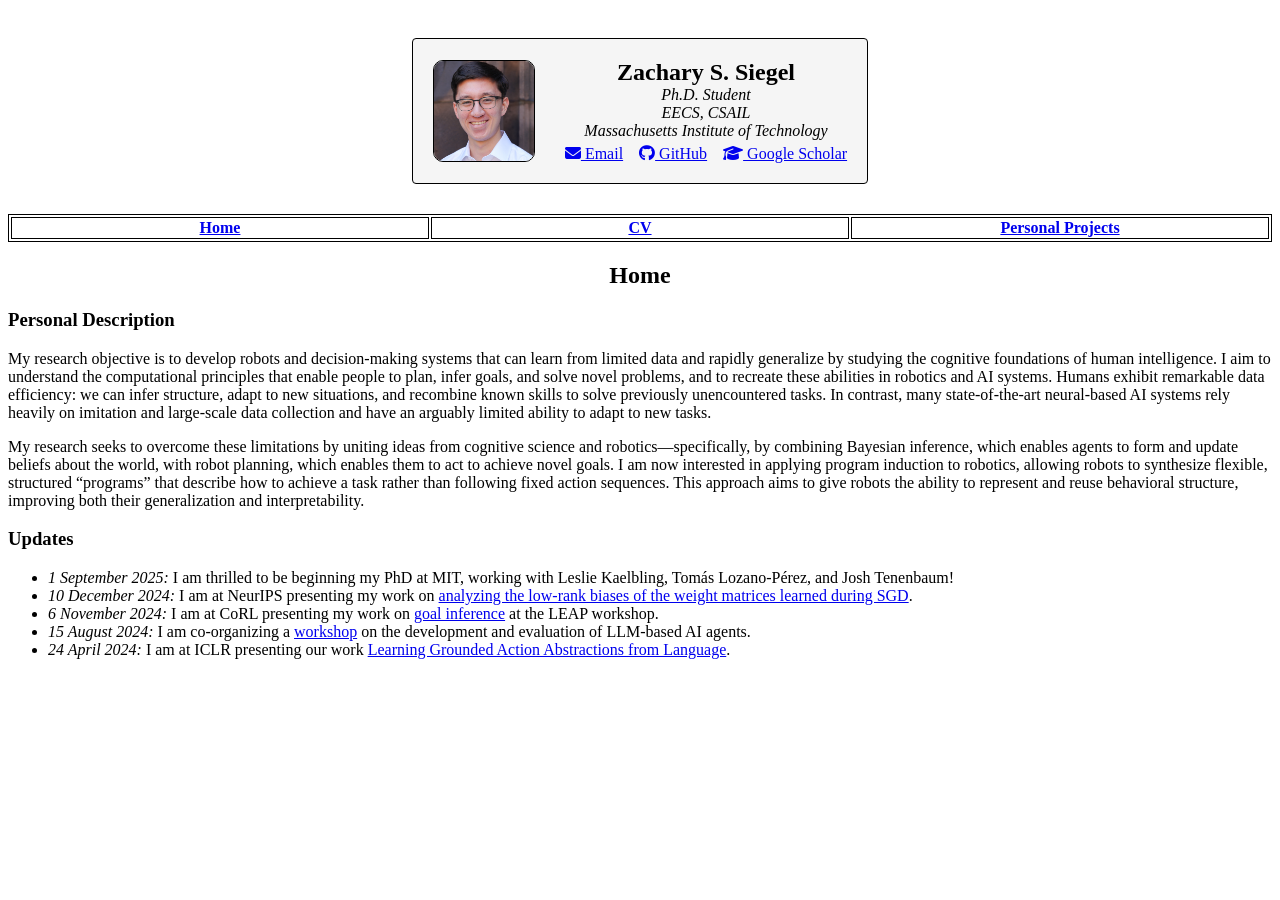
==== index.html @ 0b2e6715 "update website" ====
<!DOCTYPE html>
<html lang="en">
  <head>
    <title>Zachary S. Siegel</title>
    <style>
      table, th, td {
        border:1px solid black;
      }
    </style>
    <!-- Global site tag (gtag.js) - Google Analytics -->
    <script async src="https://www.googletagmanager.com/gtag/js?id=G-8H4LB2MJLK"></script>
    <script>
      window.dataLayer = window.dataLayer || [];
      function gtag(){dataLayer.push(arguments);}
      gtag('js', new Date());
      gtag('config', 'G-8H4LB2MJLK');
    </script>
  </head>
  
  <body>
    <!--Navigation bar-->
    <div id="nav-placeholder"></div>
    <script src="navbar.js"></script>
    <!--End of Navigation bar-->

    <h2 style="text-align:center;">Home</h2>
    <h3>Personal Description</h3>
    <p>
      My research objective is to develop robots and decision-making systems that can learn from limited data and rapidly generalize by studying the cognitive foundations of human intelligence. I aim to understand the computational principles that enable people to plan, infer goals, and solve novel problems, and to recreate these abilities in robotics and AI systems. Humans exhibit remarkable data efficiency: we can infer structure, adapt to new situations, and recombine known skills to solve previously unencountered tasks. In contrast, many state-of-the-art neural-based AI systems rely heavily on imitation and large-scale data collection and have an arguably limited ability to adapt to new tasks.
    </p>
    <p>
      My research seeks to overcome these limitations by uniting ideas from cognitive science and robotics—specifically, by combining Bayesian inference, which enables agents to form and update beliefs about the world, with robot planning, which enables them to act to achieve novel goals. I am now interested in applying program induction to robotics, allowing robots to synthesize flexible, structured “programs” that describe how to achieve a task rather than following fixed action sequences. This approach aims to give robots the ability to represent and reuse behavioral structure, improving both their generalization and interpretability.
    </p>

    <h3>Updates</h3>
    <ul>
      <li><i>1 September 2025:</i> I am thrilled to be beginning my PhD at MIT, working with Leslie Kaelbling, Tomás Lozano-Pérez, and Josh Tenenbaum!</li>
      <li><i>10 December 2024:</i> I am at NeurIPS presenting my work on <a href="https://arxiv.org/abs/2206.05794">analyzing the low-rank biases of the weight matrices learned during SGD</a>.</li>
      <li><i>6 November 2024:</i> I am at CoRL presenting my work on <a href="https://openreview.net/pdf?id=tJvUG93usI">goal inference</a> at the LEAP workshop.</li>
      <li><i>15 August 2024:</i> I am co-organizing a <a href="https://sites.google.com/princeton.edu/agents-workshop/">workshop</a> on the development and evaluation of LLM-based AI agents.</li>
      <li><i>24 April 2024:</i> I am at ICLR presenting our work <a href="https://arxiv.org/abs/2312.08566">Learning Grounded Action Abstractions from Language</a>.</li>
    </ul>
    <br><br>
  </body>
</html>
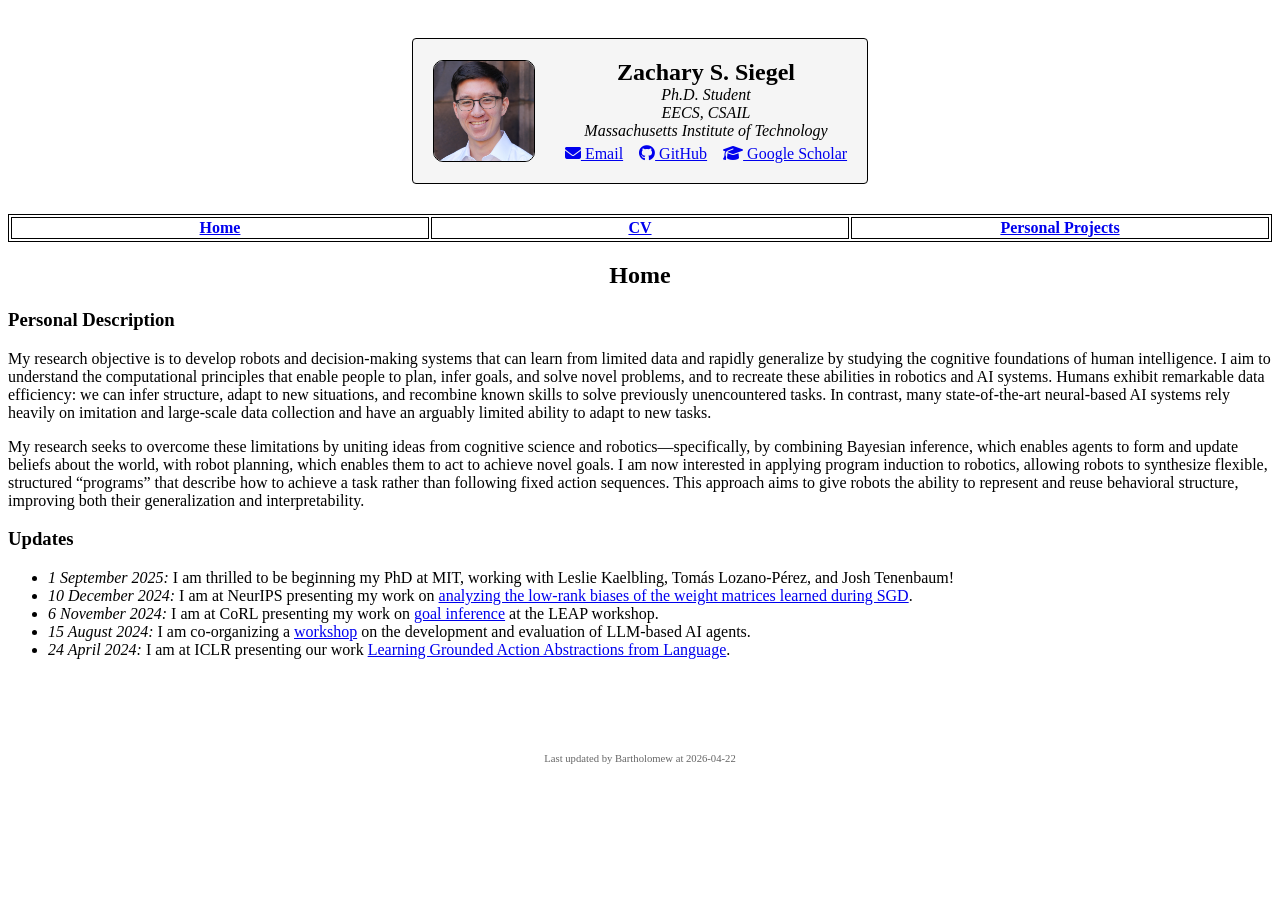
==== commit ad738a57: "Add Bartholomew footer timestamp - 2026-04-22" ====
--- a/index.html
+++ b/index.html
@@ -41,5 +41,9 @@
       <li><i>24 April 2024:</i> I am at ICLR presenting our work <a href="https://arxiv.org/abs/2312.08566">Learning Grounded Action Abstractions from Language</a>.</li>
     </ul>
     <br><br>
+    
+    <p style="text-align:center; font-size:0.8em; color:#666; margin-top:40px;">
+      <small>Last updated by Bartholomew at 2026-04-22</small>
+    </p>
   </body>
 </html>
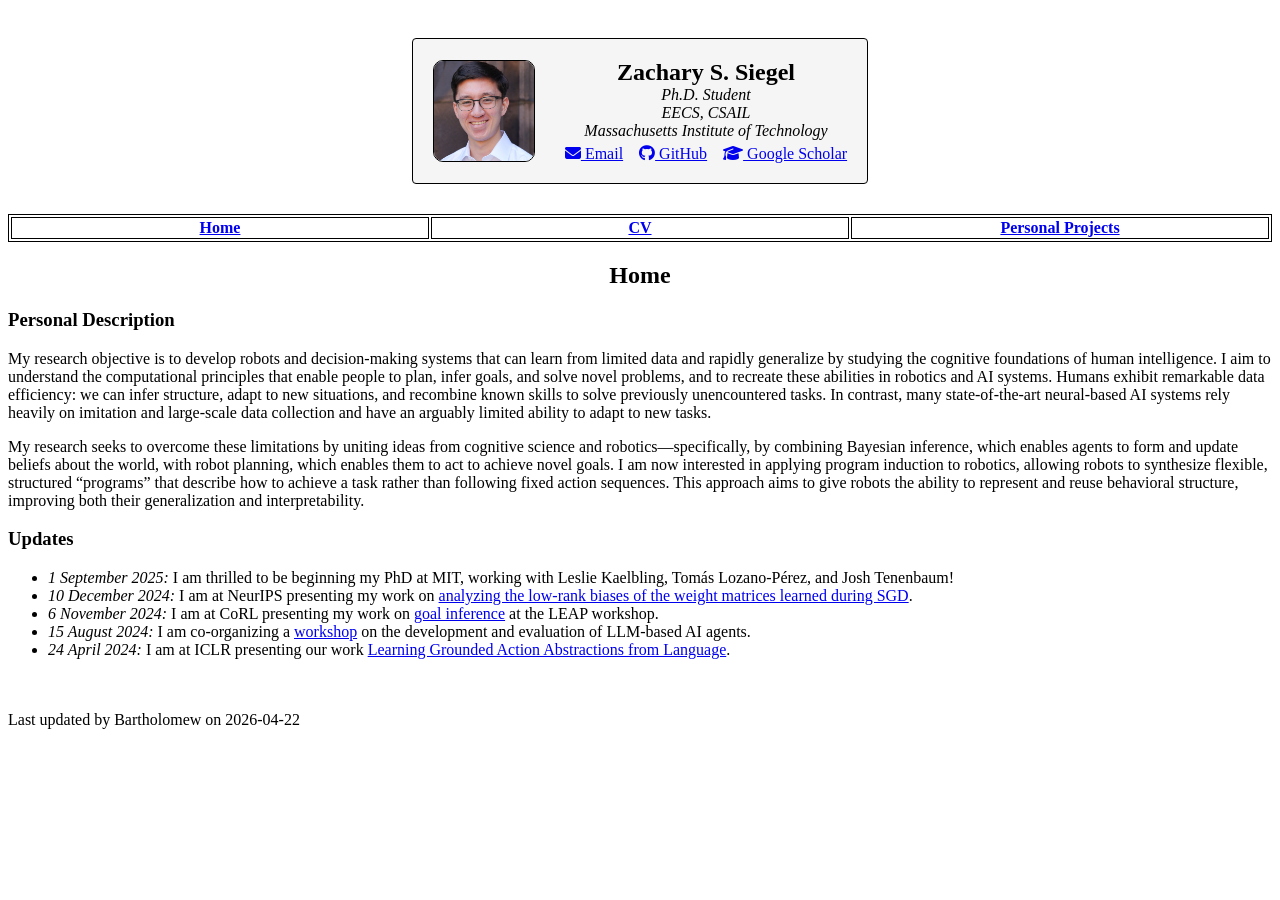
==== commit 38e222af: "Fix footer styling - match site style, change 'at' to 'on' - 2026-04-22" ====
--- a/index.html
+++ b/index.html
@@ -42,8 +42,6 @@
     </ul>
     <br><br>
     
-    <p style="text-align:center; font-size:0.8em; color:#666; margin-top:40px;">
-      <small>Last updated by Bartholomew at 2026-04-22</small>
-    </p>
+    </i>Last updated by Bartholomew on 2026-04-22</i>
   </body>
 </html>
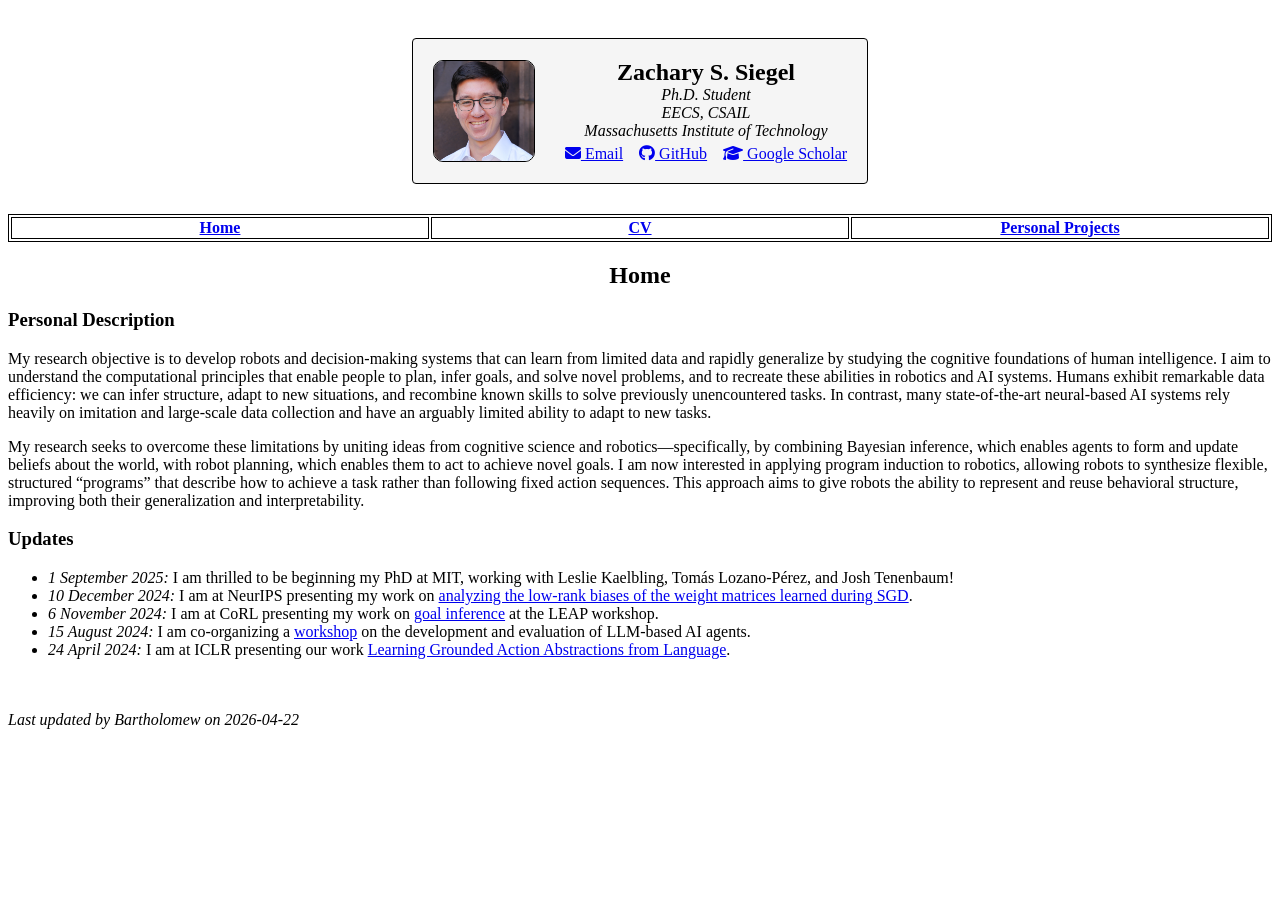
==== commit 16228deb: "Fix italic tags - proper opening/closing for footer - 2026-04-22" ====
--- a/index.html
+++ b/index.html
@@ -42,6 +42,6 @@
     </ul>
     <br><br>
     
-    </i>Last updated by Bartholomew on 2026-04-22</i>
+    <i>Last updated by Bartholomew on 2026-04-22</i>
   </body>
 </html>
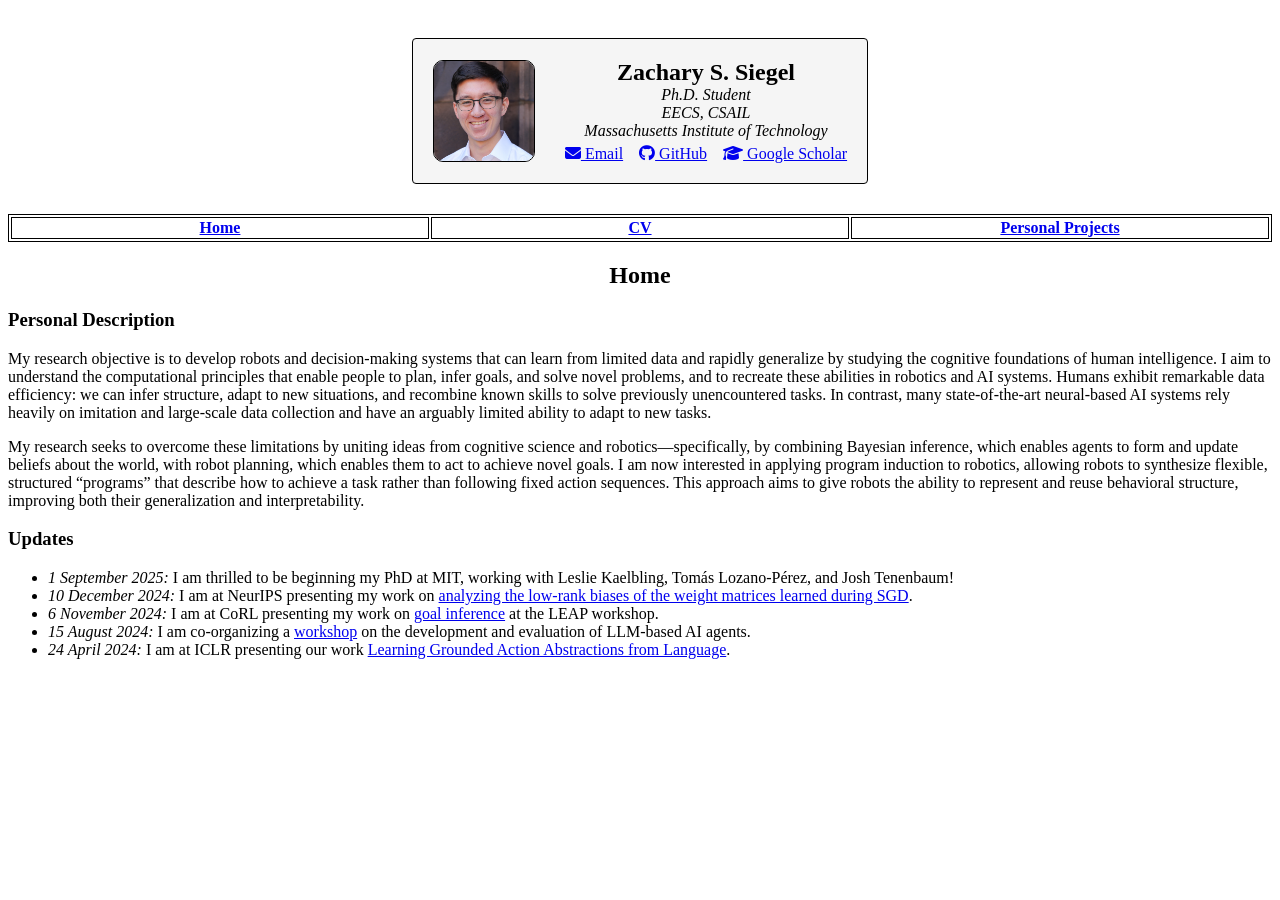
==== commit bbe6d554: "Remove footer - no longer needed - 2026-04-22" ====
--- a/index.html
+++ b/index.html
@@ -41,7 +41,5 @@
       <li><i>24 April 2024:</i> I am at ICLR presenting our work <a href="https://arxiv.org/abs/2312.08566">Learning Grounded Action Abstractions from Language</a>.</li>
     </ul>
     <br><br>
-    
-    <i>Last updated by Bartholomew on 2026-04-22</i>
   </body>
 </html>
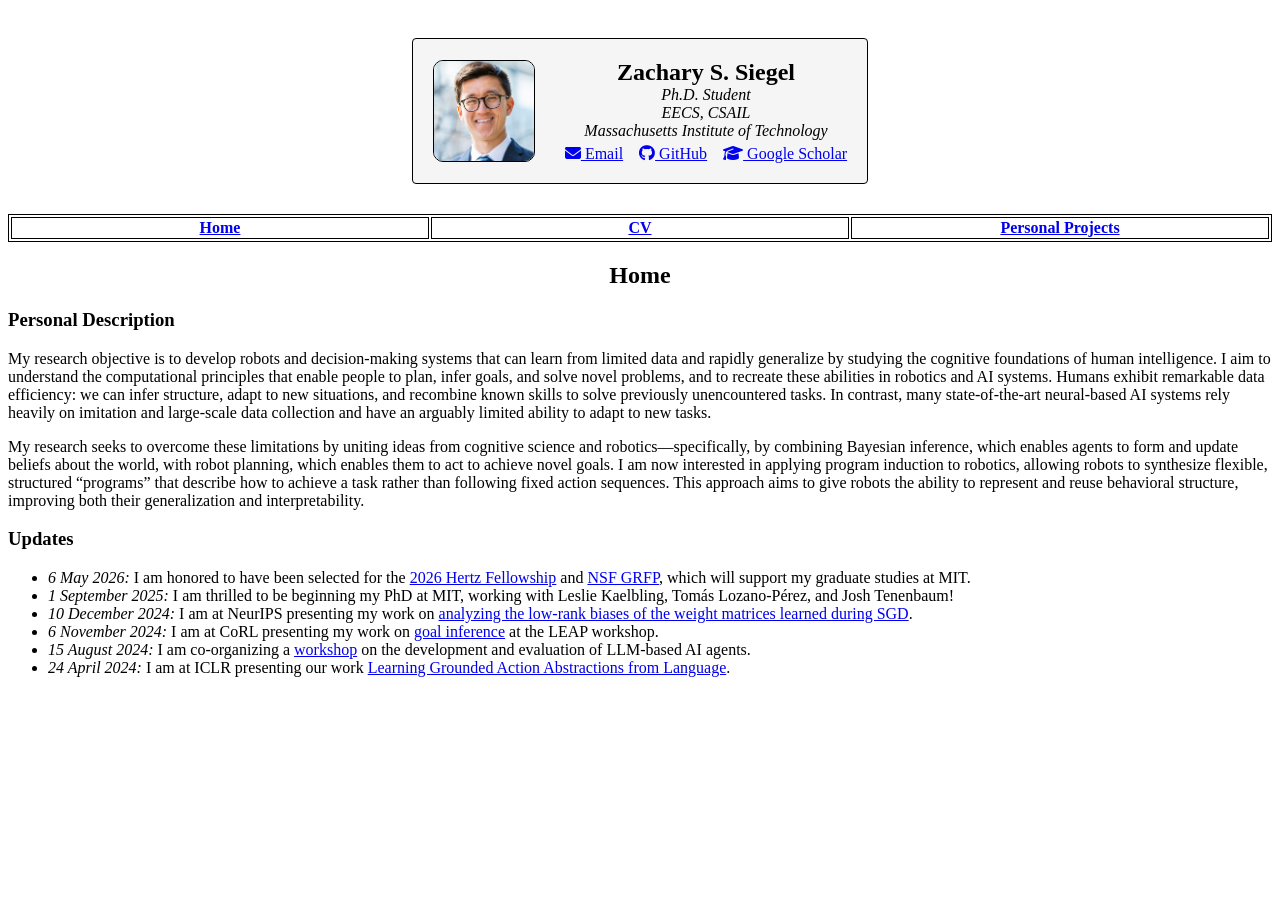
==== commit cb1d7145: "add fellowships" ====
--- a/index.html
+++ b/index.html
@@ -34,6 +34,7 @@
 
     <h3>Updates</h3>
     <ul>
+      <li><i>6 May 2026:</i> I am honored to have been selected for the <a href="https://www.hertzfoundation.org/news/hertz-foundation-announces-19-recipients-of-the-2026-hertz-fellowship/">2026 Hertz Fellowship</a> and <a href="https://www.nsfgrfp.org">NSF GRFP</a>, which will support my graduate studies at MIT.</li>
       <li><i>1 September 2025:</i> I am thrilled to be beginning my PhD at MIT, working with Leslie Kaelbling, Tomás Lozano-Pérez, and Josh Tenenbaum!</li>
       <li><i>10 December 2024:</i> I am at NeurIPS presenting my work on <a href="https://arxiv.org/abs/2206.05794">analyzing the low-rank biases of the weight matrices learned during SGD</a>.</li>
       <li><i>6 November 2024:</i> I am at CoRL presenting my work on <a href="https://openreview.net/pdf?id=tJvUG93usI">goal inference</a> at the LEAP workshop.</li>
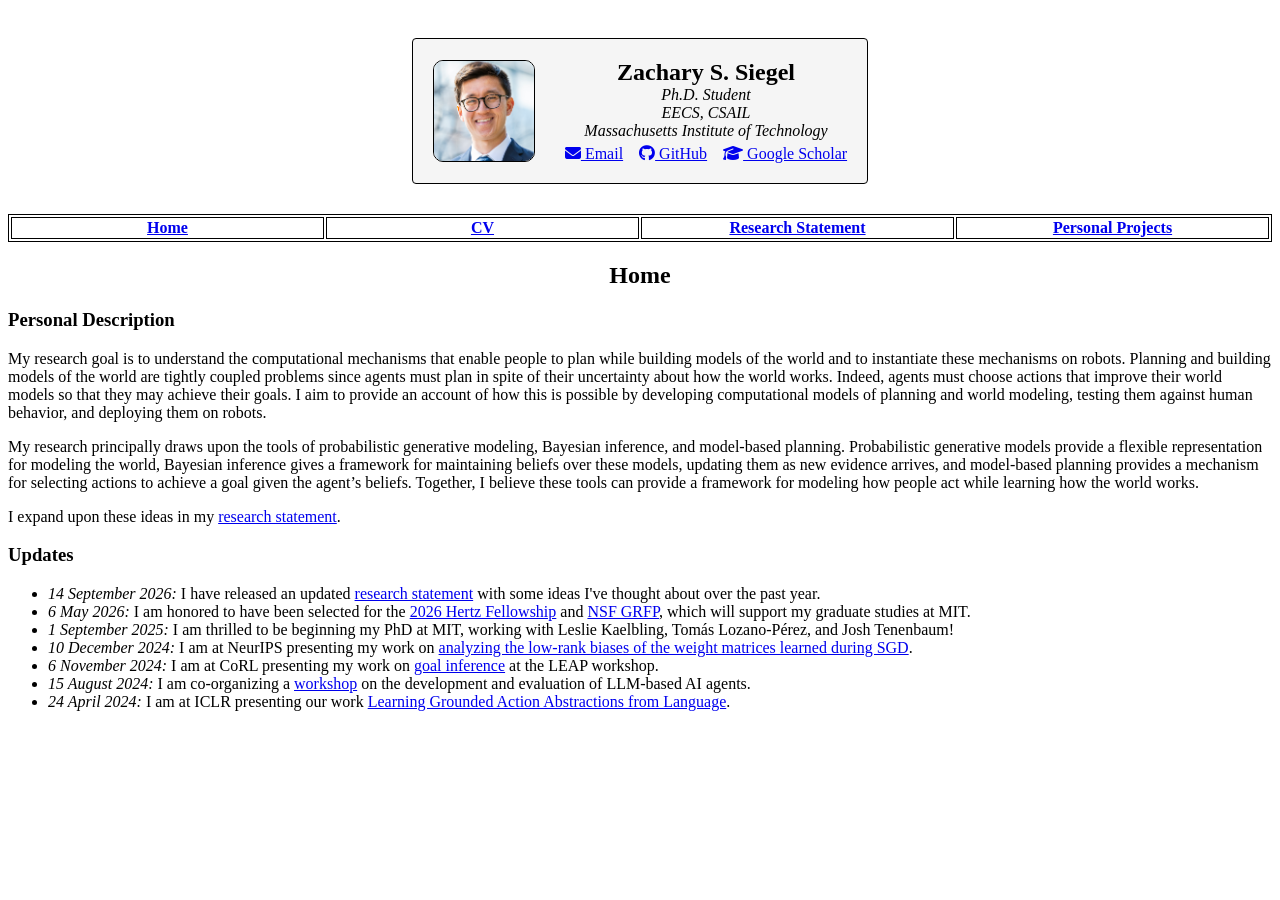
==== commit 24e65526: "updated research statement" ====
--- a/index.html
+++ b/index.html
@@ -26,14 +26,18 @@
     <h2 style="text-align:center;">Home</h2>
     <h3>Personal Description</h3>
     <p>
-      My research objective is to develop robots and decision-making systems that can learn from limited data and rapidly generalize by studying the cognitive foundations of human intelligence. I aim to understand the computational principles that enable people to plan, infer goals, and solve novel problems, and to recreate these abilities in robotics and AI systems. Humans exhibit remarkable data efficiency: we can infer structure, adapt to new situations, and recombine known skills to solve previously unencountered tasks. In contrast, many state-of-the-art neural-based AI systems rely heavily on imitation and large-scale data collection and have an arguably limited ability to adapt to new tasks.
+      My research goal is to understand the computational mechanisms that enable people to plan while building models of the world and to instantiate these mechanisms on robots. Planning and building models of the world are tightly coupled problems since agents must plan in spite of their uncertainty about how the world works. Indeed, agents must choose actions that improve their world models so that they may achieve their goals. I aim to provide an account of how this is possible by developing computational models of planning and world modeling, testing them against human behavior, and deploying them on robots.
     </p>
     <p>
-      My research seeks to overcome these limitations by uniting ideas from cognitive science and robotics—specifically, by combining Bayesian inference, which enables agents to form and update beliefs about the world, with robot planning, which enables them to act to achieve novel goals. I am now interested in applying program induction to robotics, allowing robots to synthesize flexible, structured “programs” that describe how to achieve a task rather than following fixed action sequences. This approach aims to give robots the ability to represent and reuse behavioral structure, improving both their generalization and interpretability.
+      My research principally draws upon the tools of probabilistic generative modeling, Bayesian inference, and model-based planning. Probabilistic generative models provide a flexible representation for modeling the world, Bayesian inference gives a framework for maintaining beliefs over these models, updating them as new evidence arrives, and model-based planning provides a mechanism for selecting actions to achieve a goal given the agent’s beliefs. Together, I believe these tools can provide a framework for modeling how people act while learning how the world works.
+    </p>
+    <p>
+      I expand upon these ideas in my <a href="research_statement.pdf">research statement</a>.
     </p>
 
     <h3>Updates</h3>
     <ul>
+      <li><i>14 September 2026:</i> I have released an updated <a href="research_statement.pdf">research statement</a> with some ideas I've thought about over the past year.</li>
       <li><i>6 May 2026:</i> I am honored to have been selected for the <a href="https://www.hertzfoundation.org/news/hertz-foundation-announces-19-recipients-of-the-2026-hertz-fellowship/">2026 Hertz Fellowship</a> and <a href="https://www.nsfgrfp.org">NSF GRFP</a>, which will support my graduate studies at MIT.</li>
       <li><i>1 September 2025:</i> I am thrilled to be beginning my PhD at MIT, working with Leslie Kaelbling, Tomás Lozano-Pérez, and Josh Tenenbaum!</li>
       <li><i>10 December 2024:</i> I am at NeurIPS presenting my work on <a href="https://arxiv.org/abs/2206.05794">analyzing the low-rank biases of the weight matrices learned during SGD</a>.</li>
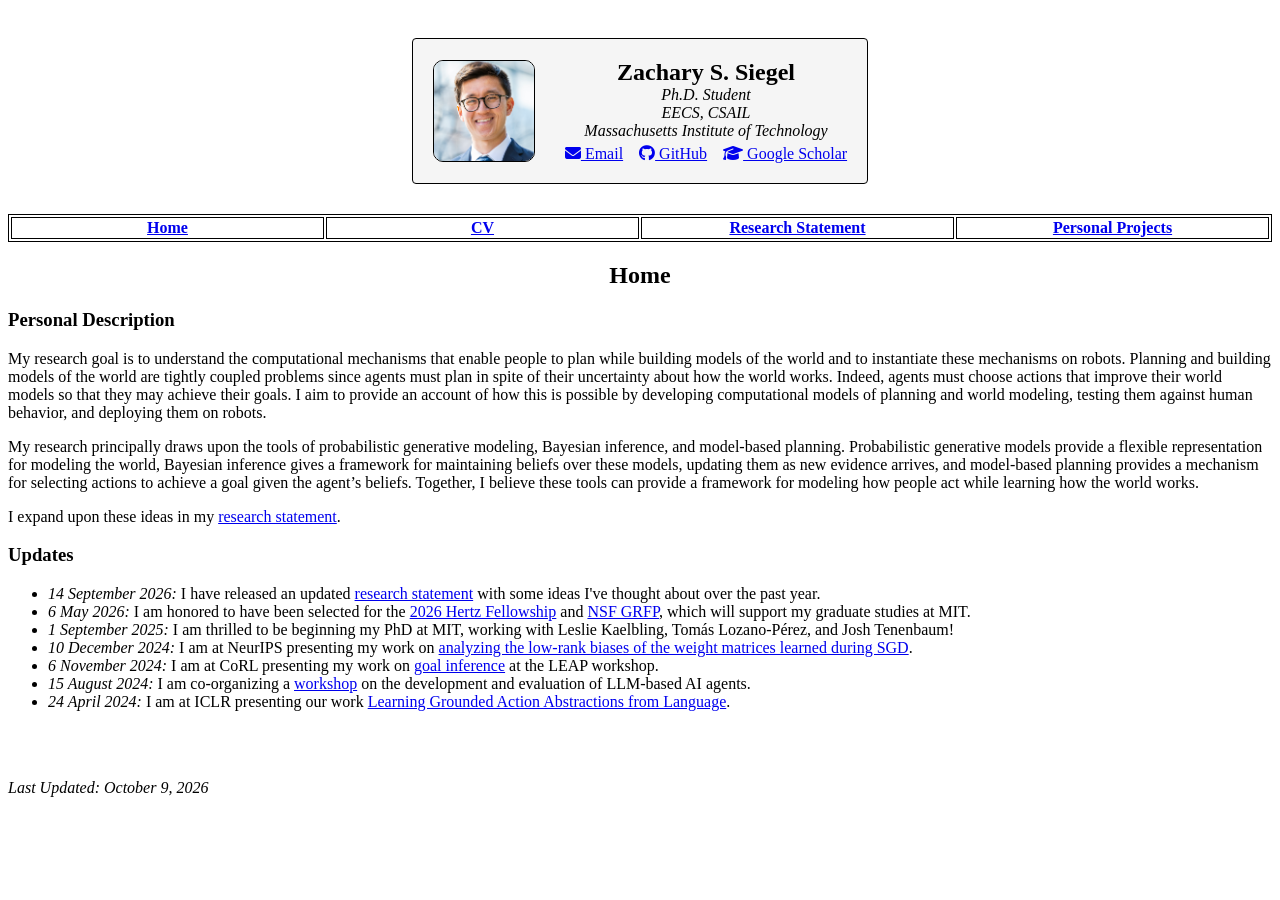
==== commit 822a7e41: "Organize website and add update dates" ====
--- a/index.html
+++ b/index.html
@@ -1,26 +1,15 @@
 <!DOCTYPE html>
 <html lang="en">
   <head>
+    <meta charset="utf-8">
     <title>Zachary S. Siegel</title>
-    <style>
-      table, th, td {
-        border:1px solid black;
-      }
-    </style>
-    <!-- Global site tag (gtag.js) - Google Analytics -->
-    <script async src="https://www.googletagmanager.com/gtag/js?id=G-8H4LB2MJLK"></script>
-    <script>
-      window.dataLayer = window.dataLayer || [];
-      function gtag(){dataLayer.push(arguments);}
-      gtag('js', new Date());
-      gtag('config', 'G-8H4LB2MJLK');
-    </script>
+    <link rel="stylesheet" href="static/site.css">
+    <script defer src="static/site.js"></script>
   </head>
   
-  <body>
+  <body data-last-updated="2026-10-09">
     <!--Navigation bar-->
     <div id="nav-placeholder"></div>
-    <script src="navbar.js"></script>
     <!--End of Navigation bar-->
 
     <h2 style="text-align:center;">Home</h2>
@@ -32,12 +21,12 @@
       My research principally draws upon the tools of probabilistic generative modeling, Bayesian inference, and model-based planning. Probabilistic generative models provide a flexible representation for modeling the world, Bayesian inference gives a framework for maintaining beliefs over these models, updating them as new evidence arrives, and model-based planning provides a mechanism for selecting actions to achieve a goal given the agent’s beliefs. Together, I believe these tools can provide a framework for modeling how people act while learning how the world works.
     </p>
     <p>
-      I expand upon these ideas in my <a href="research_statement.pdf">research statement</a>.
+      I expand upon these ideas in my <a href="research.html">research statement</a>.
     </p>
 
     <h3>Updates</h3>
     <ul>
-      <li><i>14 September 2026:</i> I have released an updated <a href="research_statement.pdf">research statement</a> with some ideas I've thought about over the past year.</li>
+      <li><i>14 September 2026:</i> I have released an updated <a href="research.html">research statement</a> with some ideas I've thought about over the past year.</li>
       <li><i>6 May 2026:</i> I am honored to have been selected for the <a href="https://www.hertzfoundation.org/news/hertz-foundation-announces-19-recipients-of-the-2026-hertz-fellowship/">2026 Hertz Fellowship</a> and <a href="https://www.nsfgrfp.org">NSF GRFP</a>, which will support my graduate studies at MIT.</li>
       <li><i>1 September 2025:</i> I am thrilled to be beginning my PhD at MIT, working with Leslie Kaelbling, Tomás Lozano-Pérez, and Josh Tenenbaum!</li>
       <li><i>10 December 2024:</i> I am at NeurIPS presenting my work on <a href="https://arxiv.org/abs/2206.05794">analyzing the low-rank biases of the weight matrices learned during SGD</a>.</li>
--- a/static/site.css
+++ b/static/site.css
@@ -0,0 +1,73 @@
+table, th, td {
+  border: 1px solid black;
+}
+
+.site-header {
+  text-align: center;
+}
+
+.profile-card {
+  display: inline-flex;
+  align-items: center;
+  justify-content: center;
+  gap: 30px;
+  margin: 30px auto;
+  border: 1px solid black;
+  border-radius: 4px;
+  padding: 20px;
+  background-color: #f5f5f5;
+}
+
+.profile-photo {
+  width: 100px;
+  height: 100px;
+  border-radius: 10px;
+  overflow: hidden;
+  border: 1px solid black;
+}
+
+.profile-photo img {
+  width: 303.03px;
+  height: auto;
+  display: block;
+  margin: -13.27px 0 0 -127.88px;
+}
+
+.profile-name {
+  margin: 0;
+}
+
+.profile-details {
+  margin: 0;
+}
+
+.profile-links {
+  display: inline-block;
+  margin-top: 5px;
+}
+
+.site-nav {
+  width: 100%;
+  table-layout: fixed;
+}
+
+.site-nav th {
+  width: 25%;
+}
+
+.pdf-container {
+  width: 66.67%;
+  height: 100vh;
+  margin: 20px auto;
+  display: block;
+  border: 3px solid black;
+}
+
+.download-link {
+  text-align: center;
+  margin: 20px 0;
+}
+
+.last-updated {
+  font-style: italic;
+}
